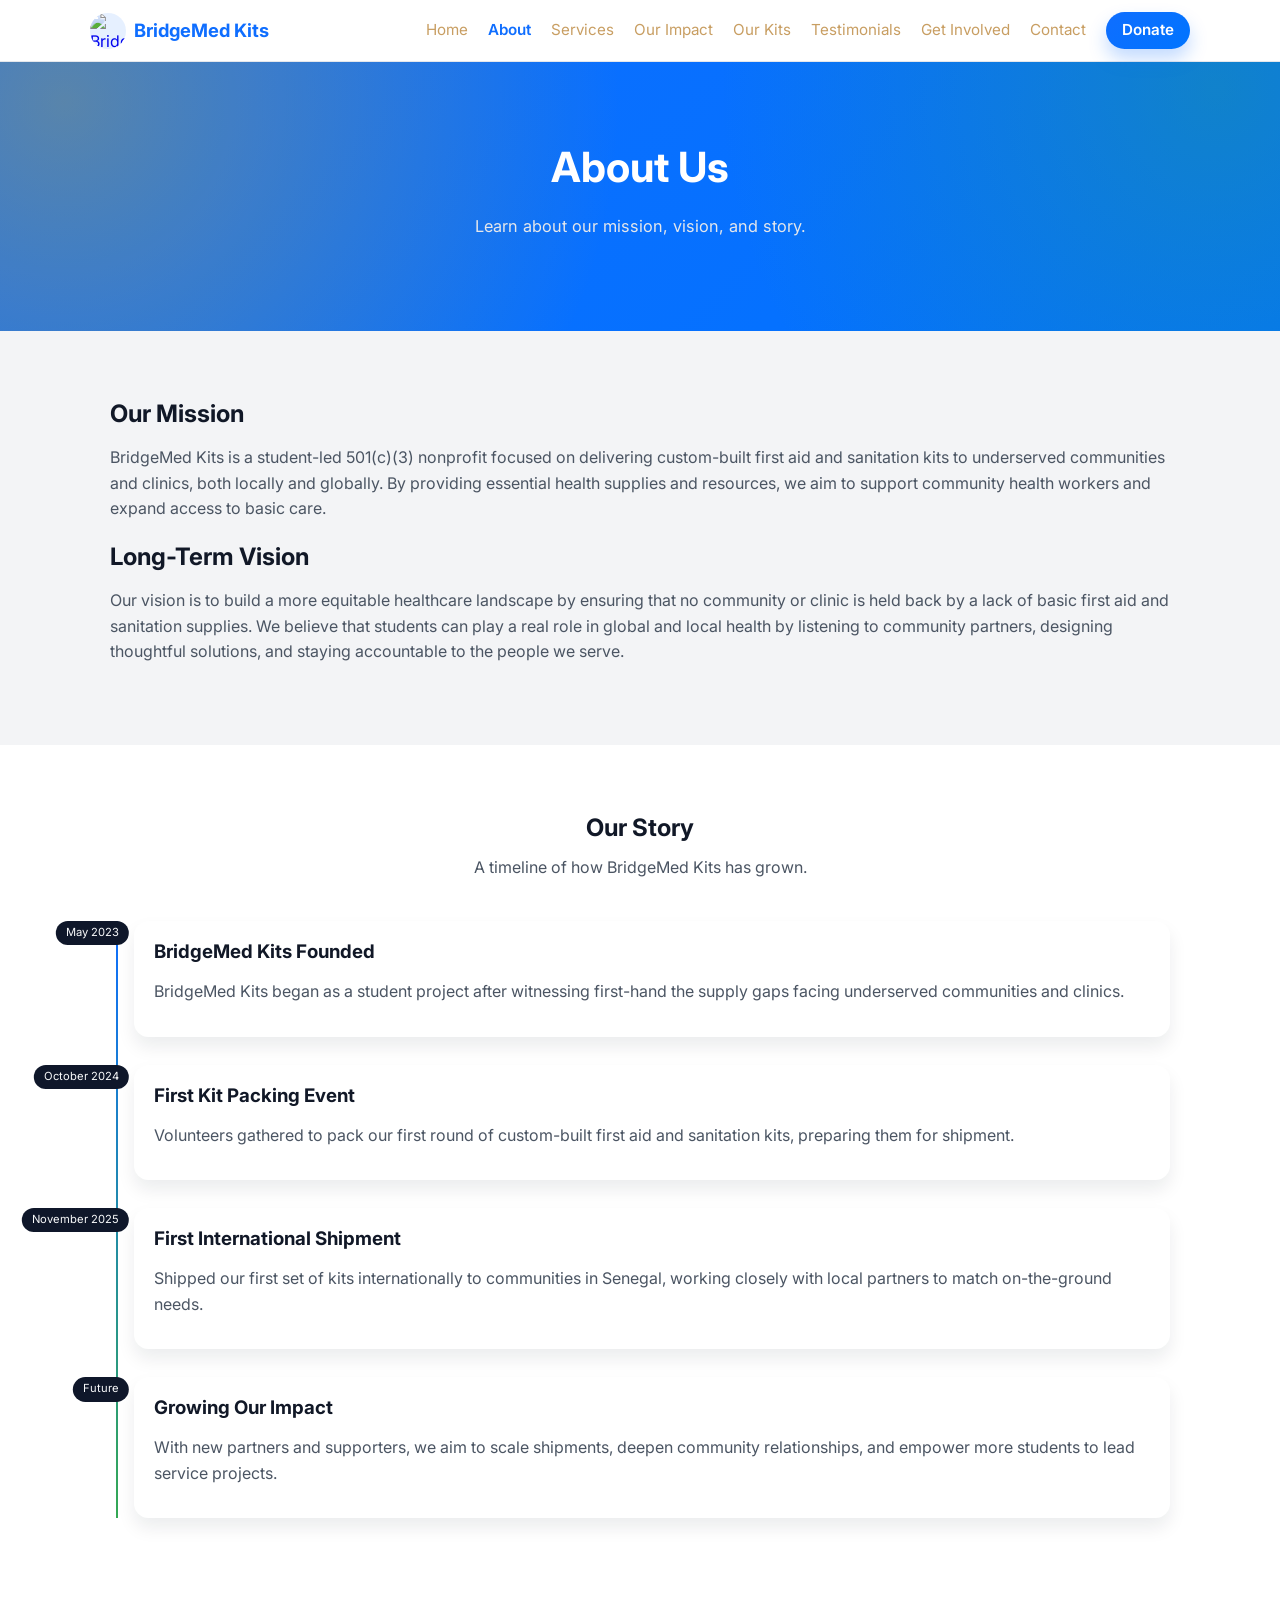
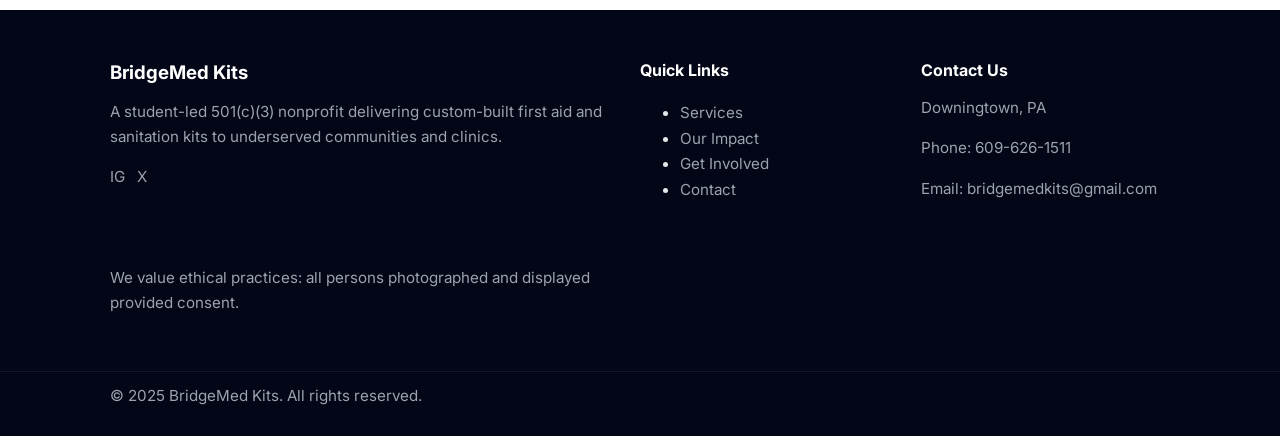
==== about.html @ 63969246 "Add files via upload" ====
<!DOCTYPE html>
<html lang="en">
<head>
  <meta charset="UTF-8">
  <title>BridgeMed Kits | About Us</title>
  <meta name="viewport" content="width=device-width, initial-scale=1.0">
  <link rel="icon" href="assets/logo.png" type="image/png">
  <link rel="stylesheet" href="styles.css">
  <link rel="preconnect" href="https://fonts.googleapis.com">
  <link rel="preconnect" href="https://fonts.gstatic.com" crossorigin>
  <link href="https://fonts.googleapis.com/css2?family=Inter:wght@300;400;500;600;700&display=swap" rel="stylesheet">
</head>
<body>
  <header class="site-header">
    <div class="container header-inner">
      <a href="index.html" class="brand">
        <img src="assets/logo.png" alt="BridgeMed Kits logo" class="brand-logo">
        <span class="brand-name">BridgeMed Kits</span>
      </a>
      <button class="nav-toggle" aria-label="Toggle navigation">
        <span></span><span></span><span></span>
      </button>
      <nav class="main-nav">
        <a href="index.html">Home</a>
        <a href="about.html" class="active">About</a>
        <a href="services.html">Services</a>
        <a href="impact.html">Our Impact</a>
        <a href="kits.html">Our Kits</a>
        <a href="testimonials.html">Testimonials</a>
        <a href="get-involved.html">Get Involved</a>
        <a href="contact.html">Contact</a>
        <a href="get-involved.html" class="btn btn-small">Donate</a>
      </nav>
    </div>
  </header>

  <main>
    <section class="hero hero-subpage">
      <div class="hero-gradient"></div>
      <div class="container hero-content">
        <div class="hero-text">
          <h1>About Us</h1>
          <p>Learn about our mission, vision, and story.</p>
        </div>
      </div>
    </section>

    <section class="section section-light">
      <div class="container about-layout">
        <div>
          <h2>Our Mission</h2>
          <p>
            BridgeMed Kits is a student-led 501(c)(3) nonprofit focused on delivering custom-built first aid
            and sanitation kits to underserved communities and clinics, both locally and globally. By providing
            essential health supplies and resources, we aim to support community health workers and expand
            access to basic care.
          </p>
        </div>
        <div>
          <h2>Long-Term Vision</h2>
          <p>
            Our vision is to build a more equitable healthcare landscape by ensuring that no community or clinic
            is held back by a lack of basic first aid and sanitation supplies. We believe that students can play
            a real role in global and local health by listening to community partners, designing thoughtful solutions,
            and staying accountable to the people we serve.
          </p>
        </div>
      </div>
    </section>

    <section class="section">
      <div class="container">
        <div class="section-header">
          <h2>Our Story</h2>
          <p>A timeline of how BridgeMed Kits has grown.</p>
        </div>
        <div class="timeline">
          <div class="timeline-item">
            <div class="timeline-badge">May 2023</div>
            <div class="timeline-content">
              <h3>BridgeMed Kits Founded</h3>
              <p>
                BridgeMed Kits began as a student project after witnessing first-hand the supply gaps facing
                underserved communities and clinics.
              </p>
            </div>
          </div>
          <div class="timeline-item">
            <div class="timeline-badge">October 2024</div>
            <div class="timeline-content">
              <h3>First Kit Packing Event</h3>
              <p>
                Volunteers gathered to pack our first round of custom-built first aid and sanitation kits,
                preparing them for shipment.
              </p>
            </div>
          </div>
          <div class="timeline-item">
            <div class="timeline-badge">November 2025</div>
            <div class="timeline-content">
              <h3>First International Shipment</h3>
              <p>
                Shipped our first set of kits internationally to communities in Senegal, working closely with
                local partners to match on-the-ground needs.
              </p>
            </div>
          </div>
          <div class="timeline-item">
            <div class="timeline-badge">Future</div>
            <div class="timeline-content">
              <h3>Growing Our Impact</h3>
              <p>
                With new partners and supporters, we aim to scale shipments, deepen community relationships,
                and empower more students to lead service projects.
              </p>
            </div>
          </div>
        </div>
      </div>
    </section>
  </main>

  <footer class="site-footer">
    <div class="container footer-grid">
      <div>
        <h3>BridgeMed Kits</h3>
        <p>
          A student-led 501(c)(3) nonprofit delivering custom-built first aid and sanitation kits to underserved communities and clinics.
        </p>
        <div class="footer-social">
          <a href="#" aria-label="Instagram">IG</a>
          <a href="#" aria-label="Twitter / X">X</a>
        </div>
      </div>
      <div>
        <h4>Quick Links</h4>
        <ul>
          <li><a href="services.html">Services</a></li>
          <li><a href="impact.html">Our Impact</a></li>
          <li><a href="get-involved.html">Get Involved</a></li>
          <li><a href="contact.html">Contact</a></li>
        </ul>
      </div>
      <div>
        <h4>Contact Us</h4>
        <p>Downingtown, PA</p>
        <p>Phone: 609-626-1511</p>
        <p>Email: <a href="mailto:bridgemedkits@gmail.com">bridgemedkits@gmail.com</a></p>
      </div>
      <p class="footer-note">We value ethical practices: all persons photographed and displayed provided consent.</p>
    </div>
    <div class="footer-bottom">
      <div class="container">
        <p>&copy; 2025 BridgeMed Kits. All rights reserved.</p>
      </div>
    </div>
  </footer>

  <script src="main.js"></script>
</body>
</html>
---- styles.css ----
*,
*::before,
*::after {
  box-sizing: border-box;
}

html, body {
  margin: 0;
  padding: 0;
}

body {
  font-family: 'Inter', system-ui, -apple-system, BlinkMacSystemFont, 'Segoe UI', sans-serif;
  color: #111827;
  background-color: #f3f4f6;
  line-height: 1.6;
}

/* Layout utilities */

.container {
  width: 100%;
  max-width: 1100px;
  margin: 0 auto;
  padding: 0 1.25rem;
}

.section {
  padding: 4rem 0;
  background-color: #ffffff;
}

.section-light {
  padding: 4rem 0;
  background-color: #f3f4f6;
}

.section-accent {
  padding: 4rem 0;
  background: linear-gradient(135deg, #0f6eff, #0074ff);
  color: #ffffff;
}

.section-center {
  text-align: center;
}

.section-header {
  text-align: center;
  margin-bottom: 2.5rem;
}

.section-header h2 {
  margin-bottom: 0.5rem;
}

/* Typography */

h1, h2, h3, h4 {
  margin: 0 0 0.75rem;
  font-weight: 700;
  color: #111827;
}

.section-accent h2 {
  color: #ffffff;
}

p {
  margin: 0 0 1rem;
  color: #4b5563;
}

/* Header / Nav */

.site-header {
  position: sticky;
  top: 0;
  z-index: 40;
  background-color: #ffffff;
  border-bottom: 1px solid #e5e7eb;
}

.header-inner {
  display: flex;
  align-items: center;
  justify-content: space-between;
  padding: 0.75rem 0;
}

.brand {
  display: flex;
  align-items: center;
  text-decoration: none;
}

.brand-logo {
  width: 36px;
  height: 36px;
  border-radius: 999px;
  object-fit: contain;
  margin-right: 0.5rem;
  background-color: #0f6eff1a;
}

.brand-name {
  font-weight: 700;
  font-size: 1.15rem;
  color: #0f6eff;
}

.main-nav {
  display: flex;
  align-items: center;
  gap: 1.25rem;
}

.main-nav a {
  text-decoration: none;
  font-size: 0.95rem;
  color: #4b5563;
}

.main-nav a:hover {
  color: #0f6eff;
}

.main-nav a.active {
  font-weight: 600;
  color: #0f6eff;
}

/* Buttons */

.btn {
  display: inline-flex;
  align-items: center;
  justify-content: center;
  padding: 0.6rem 1.25rem;
  border-radius: 999px;
  background: linear-gradient(135deg, #0f6eff, #0074ff);
  color: #ffffff;
  text-decoration: none;
  font-weight: 600;
  font-size: 0.95rem;
  border: none;
  cursor: pointer;
  transition: transform 0.15s ease, box-shadow 0.15s ease, background 0.15s ease;
  box-shadow: 0 10px 18px rgba(15, 110, 255, 0.25);
}

.btn:hover {
  transform: translateY(-1px);
  box-shadow: 0 14px 24px rgba(15, 110, 255, 0.3);
}

.btn-outline {
  background: transparent;
  color: #0f6eff;
  border: 1px solid #0f6eff;
  box-shadow: none;
}

.btn-outline:hover {
  background: #0f6eff0d;
}

.btn-small {
  padding: 0.45rem 1rem;
  font-size: 0.9rem;
}

/* Hero */

.hero {
  position: relative;
  overflow: hidden;
  background-color: #0f6eff;
  color: #ffffff;
}

.hero-gradient {
  position: absolute;
  inset: 0;
  background:
    radial-gradient(circle at 10% 10%, #f4b40055 0, transparent 40%),
    radial-gradient(circle at 90% 20%, #34a8534d 0, transparent 45%),
    linear-gradient(135deg, #0f6eff, #0074ff);
  opacity: 0.98;
}

.hero-subpage .hero-gradient {
  background:
    radial-gradient(circle at 5% 15%, #f4b40055 0, transparent 45%),
    radial-gradient(circle at 95% 10%, #34a8534d 0, transparent 40%),
    linear-gradient(135deg, #0f6eff, #0074ff);
}

.hero-content {
  position: relative;
  padding: 4.5rem 0 4rem;
  display: flex;
  align-items: center;
  justify-content: center;
}

.hero-text {
  text-align: center;
  max-width: 640px;
}

.hero-text h1 {
  color: #ffffff;
  font-size: clamp(2rem, 4vw, 2.6rem);
}

.hero-text p {
  color: #e5e7eb;
  font-size: 1.02rem;
  max-width: 540px;
  margin: 0 auto 1.75rem;
}

.hero-actions {
  display: flex;
  justify-content: center;
  gap: 1rem;
}

/* Grid */

.grid {
  display: grid;
  gap: 1.5rem;
}

.grid-2 {
  grid-template-columns: repeat(2, minmax(0, 1fr));
}

.grid-3 {
  grid-template-columns: repeat(3, minmax(0, 1fr));
}

/* Cards */

.card {
  background-color: #ffffff;
  border-radius: 1rem;
  padding: 1.5rem;
  box-shadow: 0 12px 24px rgba(15, 23, 42, 0.06);
}

.card h3 {
  margin-top: 0.25rem;
  margin-bottom: 0.5rem;
}

.card p {
  margin-bottom: 0;
}

.accent-gold {
  border-top: 4px solid #f4b400;
}

.accent-green {
  border-top: 4px solid #34a853;
}

/* Get Involved preview */

.get-involved-preview {
  display: flex;
  gap: 2rem;
  align-items: center;
  justify-content: space-between;
}

.get-involved-preview p {
  max-width: 520px;
}

.get-involved-actions {
  display: flex;
  flex-direction: column;
  gap: 0.75rem;
}

/* Counter */

.counter-wrapper {
  margin-top: 1.5rem;
}

.counter-number {
  display: block;
  font-size: 3rem;
  font-weight: 700;
  margin-bottom: 0.25rem;
}

.counter-label {
  font-size: 0.95rem;
  color: #e5e7eb;
}

/* Footer */

.site-footer {
  background-color: #020617;
  color: #e5e7eb;
  padding-top: 3rem;
}

.footer-grid {
  display: grid;
  grid-template-columns: minmax(0, 2fr) repeat(2, minmax(0, 1fr));
  gap: 2rem;
  padding-bottom: 2.5rem;
}

.site-footer h3,
.site-footer h4 {
  color: #ffffff;
}

.site-footer p,
.site-footer a {
  color: #9ca3af;
  font-size: 0.95rem;
}

.site-footer a {
  text-decoration: none;
}

.site-footer a:hover {
  color: #ffffff;
}

.footer-social {
  display: flex;
  gap: 0.75rem;
  margin-top: 0.75rem;
}

.footer-bottom {
  border-top: 1px solid #111827;
  padding: 0.75rem 0;
  font-size: 0.85rem;
}

/* Timeline */

.timeline {
  position: relative;
  margin-top: 2rem;
  padding-left: 1.5rem;
}

.timeline::before {
  content: '';
  position: absolute;
  top: 0;
  left: 0.4rem;
  width: 2px;
  height: 100%;
  background: linear-gradient(#0f6eff, #34a853);
}

.timeline-item {
  position: relative;
  margin-bottom: 1.75rem;
}

.timeline-badge {
  position: absolute;
  left: -0.35rem;
  top: 0;
  transform: translateX(-100%);
  background-color: #0f172a;
  color: #f9fafb;
  font-size: 0.7rem;
  padding: 0.2rem 0.6rem;
  border-radius: 999px;
}

.timeline-content {
  background-color: #ffffff;
  border-radius: 0.9rem;
  padding: 1rem 1.25rem;
  box-shadow: 0 10px 18px rgba(15, 23, 42, 0.08);
}

/* Contact */

.contact-layout {
  display: grid;
  grid-template-columns: minmax(0, 1.1fr) minmax(0, 1.4fr);
  gap: 2.5rem;
  align-items: flex-start;
}

.contact-details p {
  margin-bottom: 0.6rem;
}

.contact-form-wrapper form {
  display: flex;
  flex-direction: column;
  gap: 0.85rem;
}

label {
  display: flex;
  flex-direction: column;
  font-size: 0.9rem;
  color: #374151;
}

input[type="text"],
input[type="email"],
textarea {
  margin-top: 0.25rem;
  border-radius: 0.7rem;
  border: 1px solid #d1d5db;
  padding: 0.55rem 0.75rem;
  font-family: inherit;
  font-size: 0.95rem;
}

input:focus,
textarea:focus {
  outline: 2px solid #0f6eff40;
  border-color: #0f6eff;
}

.form-helper {
  font-size: 0.85rem;
  color: #6b7280;
}

.form-status {
  margin-top: 0.5rem;
  font-size: 0.85rem;
}

/* Donate */

.donate-layout {
  display: grid;
  grid-template-columns: minmax(0, 1.1fr) minmax(0, 1.3fr);
  gap: 2.5rem;
  align-items: flex-start;
}

.donate-buttons {
  display: flex;
  flex-wrap: wrap;
  gap: 0.75rem;
  margin-top: 1rem;
}

.link-arrow {
  display: inline-flex;
  align-items: center;
  text-decoration: none;
  color: #0f6eff;
  font-weight: 500;
  margin-top: 0.75rem;
}

/* Images / placeholders */

.image-placeholder,
.video-placeholder {
  border-radius: 1rem;
  background: #e5e7eb;
  display: flex;
  align-items: center;
  justify-content: center;
  color: #6b7280;
  font-size: 0.9rem;
  padding: 3rem 1rem;
}

.image-grid .image-placeholder {
  padding: 4rem 1rem;
}

.kit-grid .image-placeholder {
  padding: 3rem 1rem;
}

/* Quotes */

.quote {
  font-style: italic;
}

.quote-attrib {
  font-size: 0.9rem;
  color: #6b7280;
}

/* Nav toggle for mobile */

.nav-toggle {
  display: none;
  flex-direction: column;
  gap: 0.18rem;
  background: none;
  border: none;
  padding: 0.25rem;
  cursor: pointer;
}

.nav-toggle span {
  width: 20px;
  height: 2px;
  background-color: #111827;
}

/* Responsive */

@media (max-width: 900px) {
  .grid-3 {
    grid-template-columns: repeat(2, minmax(0, 1fr));
  }

  .footer-grid {
    grid-template-columns: repeat(2, minmax(0, 1fr));
  }

  .contact-layout,
  .donate-layout {
    grid-template-columns: 1fr;
  }

  .get-involved-preview {
    flex-direction: column;
    align-items: flex-start;
  }

  .hero-content {
    padding: 3.75rem 0 3.25rem;
  }
}

@media (max-width: 700px) {
  .main-nav {
    position: absolute;
    top: 100%;
    right: 0;
    left: 0;
    background-color: #ffffff;
    flex-direction: column;
    align-items: flex-start;
    padding: 0.75rem 1.25rem 1rem;
    gap: 0.75rem;
    border-bottom: 1px solid #e5e7eb;
    display: none;
  }

  .main-nav.open {
    display: flex;
  }

  .nav-toggle {
    display: flex;
  }

  .grid-2,
  .grid-3 {
    grid-template-columns: 1fr;
  }

  .footer-grid {
    grid-template-columns: 1fr;
  }

  .hero-text h1 {
    font-size: 1.85rem;
  }

  .hero-actions {
    flex-direction: column;
  }

  .section,
  .section-light,
  .section-accent {
    padding: 3rem 0;
  }
}


/* --- BridgeMed Kits custom updates --- */

/* Nav link color */
.main-nav a {
  color: #c89e62;
}
.main-nav a:hover {
  color: #fbbf24;
}

/* Donate button in nav */
.main-nav .btn.btn-small {
  background-color: #c89e62;
  color: #ffffff;
  border-radius: 999px;
  padding: 0.4rem 1rem;
}

/* Hero logos */
.hero-logo {
  width: 64px;
  height: 64px;
  border-radius: 999px;
  object-fit: cover;
}
.hero-logo-left {
  position: absolute;
  left: 1.5rem;
  bottom: 1.5rem;
}
.hero-logo-right {
  position: absolute;
  right: 1.5rem;
  top: 1.5rem;
}

/* Button styles */
.btn,
.btn.btn-outline,
.main-nav .btn.btn-small {
  border-radius: 999px;
}

.btn.btn-outline {
  border: 2px solid #c89e62;
  background-color: transparent;
  color: #ffffff;
}

/* Accent cards */
.card.accent-gold {
  border-top: 4px solid #c89e62;
}
.card.accent-green {
  border-top: 4px solid #16a34a;
}
.card.accent-blue {
  border-top: 4px solid #0ea5e9;
}

/* Kits shipped subtitle */
.section-accent p {
  color: #111827;
}

/* Impact images */
.impact-grid {
  gap: 1.25rem;
}
.impact-photo-main img {
  width: 100%;
  border-radius: 1rem;
  box-shadow: 0 18px 40px rgba(15, 23, 42, 0.35);
}
.impact-photo img {
  width: 100%;
  border-radius: 0.9rem;
}

/* Impact video */
.impact-video {
  margin-top: 2rem;
}
.impact-video-player,
.testimonial-video {
  width: 100%;
  max-width: 640px;
  border-radius: 1rem;
  display: block;
}

/* Kits layout */
.kit-card-main {
  display: grid;
  grid-template-columns: minmax(0, 3fr) minmax(0, 2fr);
  gap: 1.5rem;
  align-items: center;
}
.kit-image-main img,
.kit-image-secondary img {
  width: 100%;
  border-radius: 1rem;
}
.grid.grid-2 {
  display: grid;
  grid-template-columns: repeat(2, minmax(0, 1fr));
  gap: 1.5rem;
}
.kit-coming-soon {
  position: relative;
}
.coming-soon-badge {
  display: inline-block;
  margin-top: 0.75rem;
  padding: 0.25rem 0.8rem;
  border-radius: 999px;
  background-color: #c89e62;
  color: #ffffff;
  font-size: 0.8rem;
}

/* Footer note */
.footer-note {
  margin-top: 1rem;
  font-size: 0.8rem;
  color: #9ca3af;
}
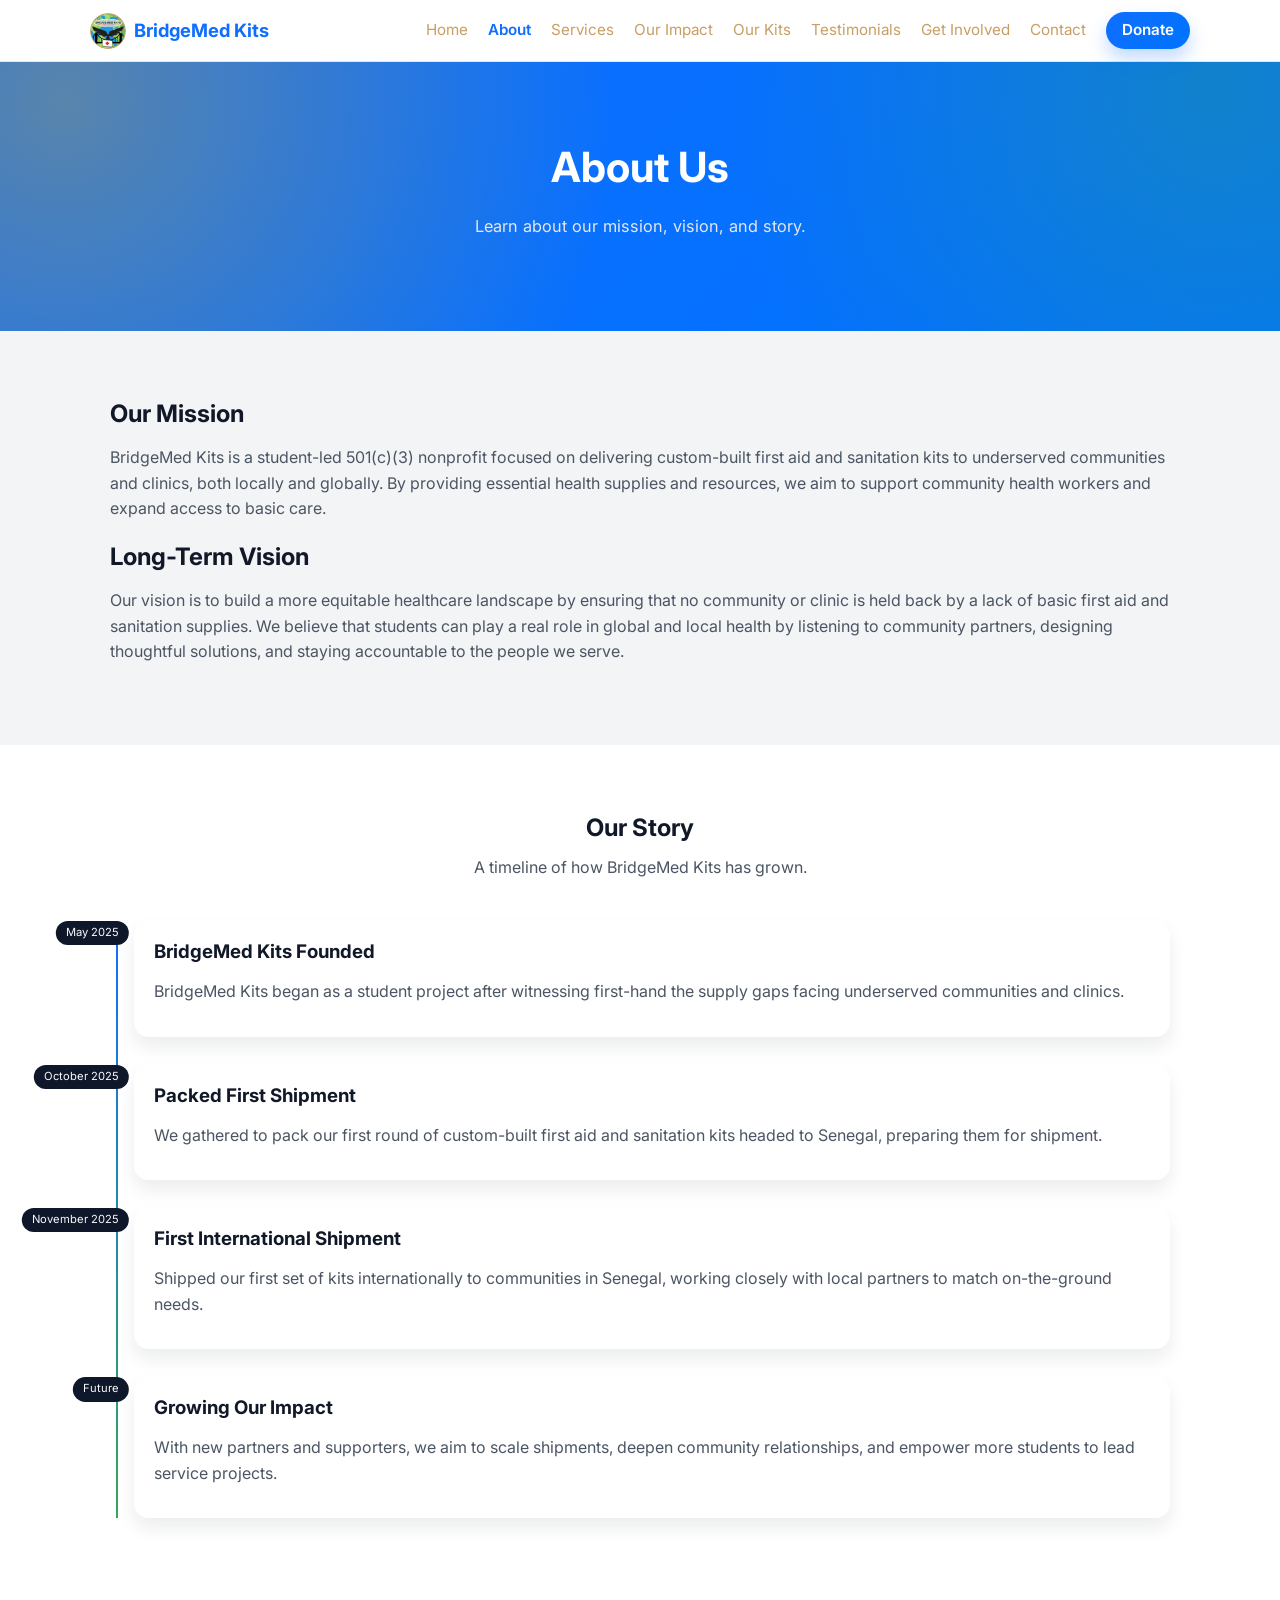
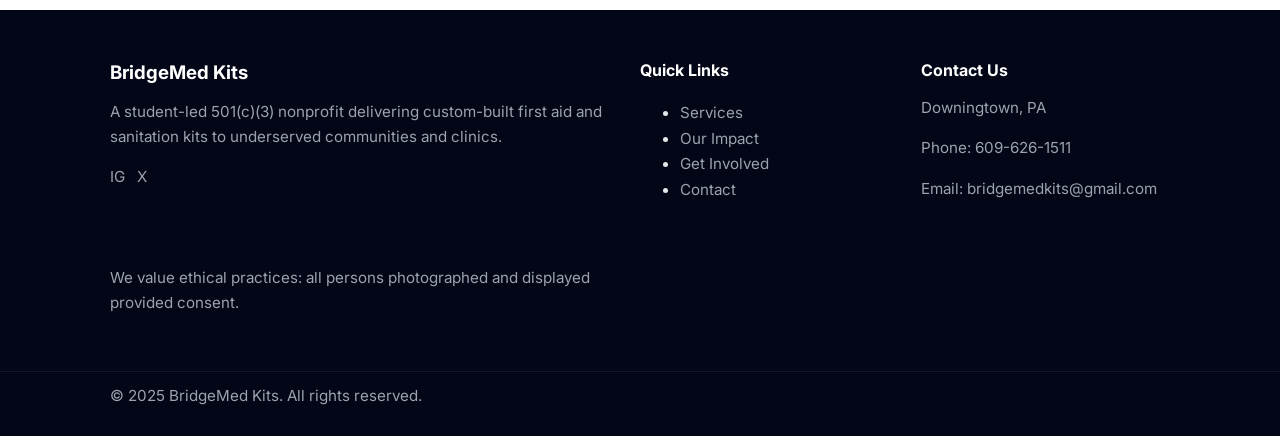
==== commit 6ba68883: "Update about.html" ====
--- a/about.html
+++ b/about.html
@@ -76,7 +76,7 @@
         </div>
         <div class="timeline">
           <div class="timeline-item">
-            <div class="timeline-badge">May 2023</div>
+            <div class="timeline-badge">May 2025</div>
             <div class="timeline-content">
               <h3>BridgeMed Kits Founded</h3>
               <p>
@@ -86,11 +86,11 @@
             </div>
           </div>
           <div class="timeline-item">
-            <div class="timeline-badge">October 2024</div>
+            <div class="timeline-badge">October 2025</div>
             <div class="timeline-content">
-              <h3>First Kit Packing Event</h3>
+              <h3>Packed First Shipment</h3>
               <p>
-                Volunteers gathered to pack our first round of custom-built first aid and sanitation kits,
+                We gathered to pack our first round of custom-built first aid and sanitation kits headed to Senegal,
                 preparing them for shipment.
               </p>
             </div>
--- a/styles.css
+++ b/styles.css
@@ -723,3 +723,29 @@
   font-size: 0.8rem;
   color: #9ca3af;
 }
+/* === Gold outline pill button === */
+.gold-pill {
+  border-radius: 999px;
+  border: 2px solid #c89e62;
+  padding: 0.55rem 1.8rem;
+  background-color: #ffffff;
+  color: #0066ff;          /* main blue text */
+  font-weight: 600;
+  display: inline-flex;
+  align-items: center;
+  justify-content: center;
+  gap: 0.4rem;
+}
+
+.gold-pill:hover {
+  background-color: #c89e62;
+  color: #ffffff;
+}
+/* === Hero logo tweaks === */
+.hero-logo-tall {
+  position: absolute;
+  top: 10%;
+  transform: translateY(-50%);
+  height: 10%;      /* how tall they are inside the blue area */
+  width: auto;
+}
